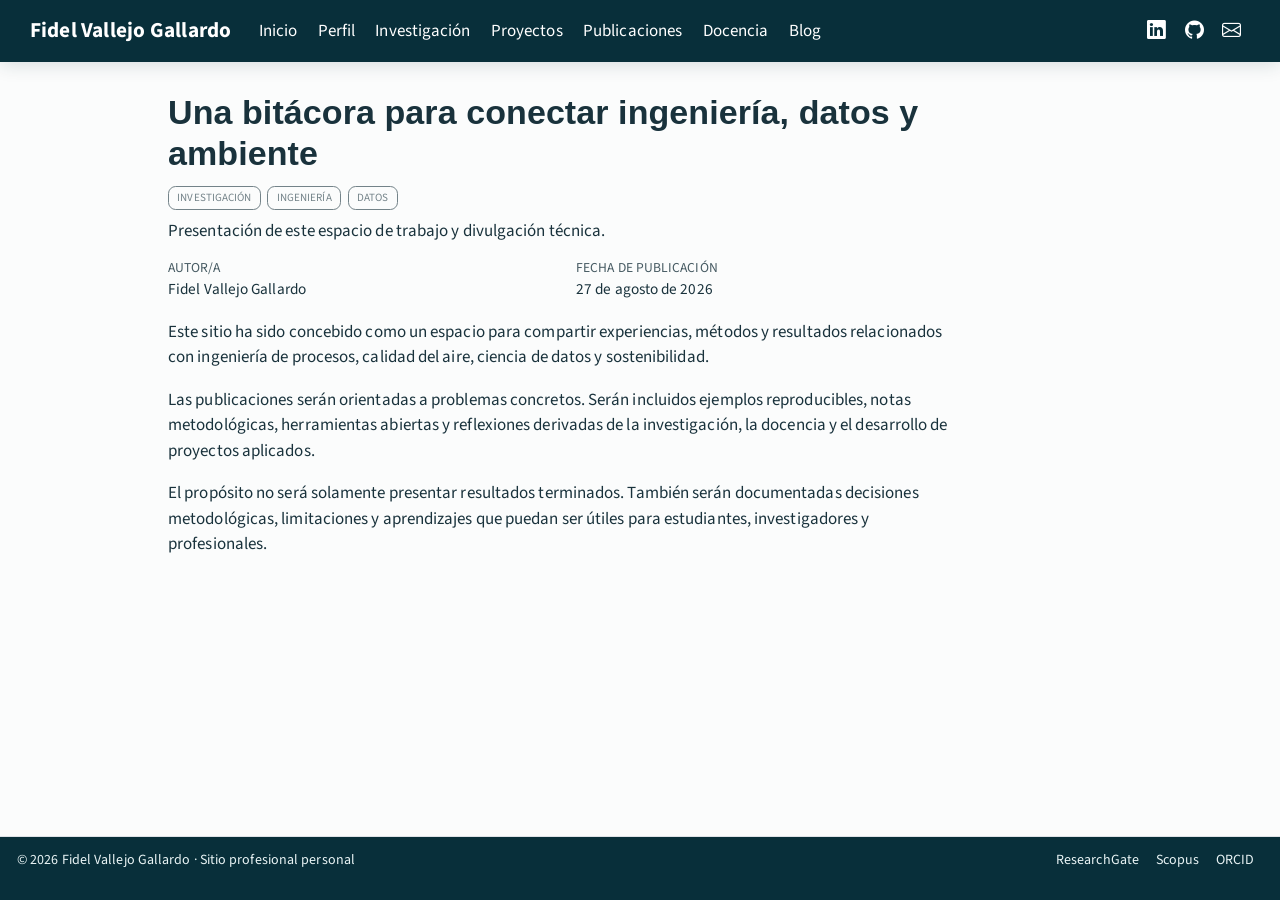
==== docs/posts/bienvenida/index.html @ 970e9a19 "Publish Fidel Vallejo Gallardo professional Quarto website" ====
<!DOCTYPE html>
<html xmlns="http://www.w3.org/1999/xhtml" lang="es" xml:lang="es"><head>

<meta charset="utf-8">
<meta name="generator" content="quarto-1.10.18">

<meta name="viewport" content="width=device-width, initial-scale=1.0, user-scalable=yes">

<meta name="author" content="Fidel Vallejo Gallardo">
<meta name="description" content="Presentación de este espacio de trabajo y divulgación técnica.">

<title>Una bitácora para conectar ingeniería, datos y ambiente – Fidel Vallejo Gallardo</title>
<style>
/* Default styles provided by pandoc.
** See https://pandoc.org/MANUAL.html#variables-for-html for config info.
*/
span.smallcaps{font-variant: small-caps;}
div.columns{display: flex; gap: 1.5em;}
div.column{flex: auto;}
@media screen {
div.columns{gap: min(4vw, 1.5em);}
div.column{overflow-x: auto;}
}
div.hanging-indent{margin-left: 1.5em; text-indent: -1.5em;}
ul.task-list{list-style: none;}
ul.task-list li input[type="checkbox"] {
  width: 0.8em;
  margin: 0 0.8em 0.2em -1em; /* quarto-specific, see https://github.com/quarto-dev/quarto-cli/issues/4556 */ 
  vertical-align: middle;
}
</style>


<script src="../../site_libs/quarto-nav/quarto-nav.js"></script>
<script src="../../site_libs/clipboard/clipboard.min.js"></script>
<script src="../../site_libs/quarto-html/quarto.js" type="module"></script>
<script src="../../site_libs/quarto-html/tabsets/tabsets.js" type="module"></script>
<script src="../../site_libs/quarto-html/popper.min.js"></script>
<script src="../../site_libs/quarto-html/tippy.umd.min.js"></script>
<script src="../../site_libs/quarto-html/anchor.min.js"></script>
<link href="../../site_libs/quarto-html/tippy.css" rel="stylesheet">
<link href="../../site_libs/quarto-html/quarto-syntax-highlighting-64a204ab8560d761af7679ceaba22944.css" rel="stylesheet" id="quarto-text-highlighting-styles">
<script src="../../site_libs/bootstrap/bootstrap.min.js"></script>
<link href="../../site_libs/bootstrap/bootstrap-icons.css" rel="stylesheet">
<link href="../../site_libs/bootstrap/bootstrap-445570471e0f2ecf7b5101a02901ab50.min.css" rel="stylesheet" append-hash="true" id="quarto-bootstrap" data-mode="light">
<script id="quarto-search-options" type="application/json">{
  "language": {
    "search-no-results-text": "No se han encontrado resultados",
    "search-matching-documents-text": "documentos encontrados",
    "search-copy-link-title": "Copiar el enlace en la búsqueda",
    "search-hide-matches-text": "Ocultar resultados adicionales",
    "search-more-match-text": "resultado adicional en este documento",
    "search-more-matches-text": "resultados adicionales en este documento",
    "search-clear-button-title": "Borrar",
    "search-text-placeholder": "",
    "search-detached-cancel-button-title": "Cancelar",
    "search-submit-button-title": "Enviar",
    "search-label": "Buscar"
  }
}</script>
<style>html{ scroll-behavior: smooth; }</style>


<meta property="og:title" content="Una bitácora para conectar ingeniería, datos y ambiente – Fidel Vallejo Gallardo">
<meta property="og:description" content="Presentación de este espacio de trabajo y divulgación técnica.">
<meta property="og:image" content="https://fvallejog.github.io/posts/bienvenida/assets/fidel-vallejo.jpg">
<meta property="og:site_name" content="Fidel Vallejo Gallardo">
<meta property="og:locale" content="es_ES">
</head>

<body class="nav-fixed quarto-light">

<div id="quarto-search-results"></div>
  <header id="quarto-header" class="headroom fixed-top">
    <nav class="navbar navbar-expand-lg " data-bs-theme="dark">
      <div class="navbar-container container-fluid">
      <div class="navbar-brand-container mx-auto">
    <a class="navbar-brand" href="../../index.html">
    <span class="navbar-title">Fidel Vallejo Gallardo</span>
    </a>
  </div>
          <button class="navbar-toggler" type="button" data-bs-toggle="collapse" data-bs-target="#navbarCollapse" aria-controls="navbarCollapse" role="menu" aria-expanded="false" aria-label="Navegación de palanca" onclick="if (window.quartoToggleHeadroom) { window.quartoToggleHeadroom(); }">
  <span class="navbar-toggler-icon"></span>
</button>
          <div class="collapse navbar-collapse" id="navbarCollapse">
            <ul class="navbar-nav navbar-nav-scroll me-auto">
  <li class="nav-item">
    <a class="nav-link" href="../../index.html"> 
<span class="menu-text">Inicio</span></a>
  </li>  
  <li class="nav-item">
    <a class="nav-link" href="../../perfil.html"> 
<span class="menu-text">Perfil</span></a>
  </li>  
  <li class="nav-item">
    <a class="nav-link" href="../../investigacion.html"> 
<span class="menu-text">Investigación</span></a>
  </li>  
  <li class="nav-item">
    <a class="nav-link" href="../../proyectos.html"> 
<span class="menu-text">Proyectos</span></a>
  </li>  
  <li class="nav-item">
    <a class="nav-link" href="../../publicaciones.html"> 
<span class="menu-text">Publicaciones</span></a>
  </li>  
  <li class="nav-item">
    <a class="nav-link" href="../../docencia.html"> 
<span class="menu-text">Docencia</span></a>
  </li>  
  <li class="nav-item">
    <a class="nav-link" href="../../blog.html"> 
<span class="menu-text">Blog</span></a>
  </li>  
</ul>
            <ul class="navbar-nav navbar-nav-scroll ms-auto">
  <li class="nav-item compact">
    <a class="nav-link" href="https://www.linkedin.com/in/fvallejo-gallardo/"> <i class="bi bi-linkedin" role="img" aria-label="LinkedIn">
</i> 
<span class="menu-text"></span></a>
  </li>  
  <li class="nav-item compact">
    <a class="nav-link" href="https://github.com/fvallejog"> <i class="bi bi-github" role="img" aria-label="GitHub">
</i> 
<span class="menu-text"></span></a>
  </li>  
  <li class="nav-item compact">
    <a class="nav-link" href="mailto:fvallejog@yahoo.com"> <i class="bi bi-envelope" role="img" aria-label="Correo electrónico">
</i> 
<span class="menu-text"></span></a>
  </li>  
</ul>
          </div> <!-- /navcollapse -->
            <div class="quarto-navbar-tools">
</div>
      </div> <!-- /container-fluid -->
    </nav>
</header>
<!-- content -->
<div id="quarto-content" class="quarto-container page-columns page-rows-contents page-layout-article page-navbar">
<!-- sidebar -->
<!-- margin-sidebar -->
    <div id="quarto-margin-sidebar" class="sidebar margin-sidebar zindex-bottom">
        
    </div>
<!-- main -->
<main class="content" id="quarto-document-content">

<header id="title-block-header" class="quarto-title-block default">
<div class="quarto-title">
<h1 class="title">Una bitácora para conectar ingeniería, datos y ambiente</h1>
  <div class="quarto-categories">
    <div class="quarto-category">Investigación</div>
    <div class="quarto-category">Ingeniería</div>
    <div class="quarto-category">Datos</div>
  </div>
  </div>

<div>
  <div class="description">
    Presentación de este espacio de trabajo y divulgación técnica.
  </div>
</div>


<div class="quarto-title-meta">

    <div>
    <div class="quarto-title-meta-heading">Autor/a</div>
    <div class="quarto-title-meta-contents">
             <p>Fidel Vallejo Gallardo </p>
          </div>
  </div>
    
    <div>
    <div class="quarto-title-meta-heading">Fecha de publicación</div>
    <div class="quarto-title-meta-contents">
      <p class="date">27 de agosto de 2026</p>
    </div>
  </div>
  
    
  </div>
  


</header>


<p>Este sitio ha sido concebido como un espacio para compartir experiencias, métodos y resultados relacionados con ingeniería de procesos, calidad del aire, ciencia de datos y sostenibilidad.</p>
<p>Las publicaciones serán orientadas a problemas concretos. Serán incluidos ejemplos reproducibles, notas metodológicas, herramientas abiertas y reflexiones derivadas de la investigación, la docencia y el desarrollo de proyectos aplicados.</p>
<p>El propósito no será solamente presentar resultados terminados. También serán documentadas decisiones metodológicas, limitaciones y aprendizajes que puedan ser útiles para estudiantes, investigadores y profesionales.</p>



<a onclick="window.scrollTo(0, 0); return false;" role="button" id="quarto-back-to-top"><i class="bi bi-arrow-up"></i> Volver arriba</a></main> <!-- /main -->
<script>
(() => {
  const target = document.querySelector('.typing-text');
  if (!target) return;

  let phrases;
  try {
    phrases = JSON.parse(target.dataset.phrases || '[]');
  } catch {
    return;
  }

  if (!phrases.length || window.matchMedia('(prefers-reduced-motion: reduce)').matches) {
    target.textContent = phrases[0] || target.textContent;
    return;
  }

  let phraseIndex = 0;
  let characterIndex = 0;
  let deleting = false;

  const type = () => {
    const phrase = phrases[phraseIndex];
    characterIndex += deleting ? -1 : 1;
    target.textContent = phrase.slice(0, characterIndex);

    let delay = deleting ? 32 : 58;
    if (!deleting && characterIndex === phrase.length) {
      deleting = true;
      delay = 1700;
    } else if (deleting && characterIndex === 0) {
      deleting = false;
      phraseIndex = (phraseIndex + 1) % phrases.length;
      delay = 350;
    }

    window.setTimeout(type, delay);
  };

  target.textContent = '';
  window.setTimeout(type, 450);
})();
</script>
<script id="quarto-html-after-body" type="application/javascript">
  window.document.addEventListener("DOMContentLoaded", function (event) {
    const icon = "";
    const anchorJS = new window.AnchorJS();
    anchorJS.options = {
      placement: 'right',
      icon: icon
    };
    anchorJS.add('.anchored');
    const isCodeAnnotation = (el) => {
      for (const clz of el.classList) {
        if (clz.startsWith('code-annotation-')) {                     
          return true;
        }
      }
      return false;
    }
    const onCopySuccess = function(e) {
      // button target
      const button = e.trigger;
      // don't keep focus
      button.blur();
      // flash "checked"
      button.classList.add('code-copy-button-checked');
      var currentTitle = button.getAttribute("title");
      button.setAttribute("title", "Copiado");
      let tooltip;
      if (window.bootstrap) {
        button.setAttribute("data-bs-toggle", "tooltip");
        button.setAttribute("data-bs-placement", "left");
        button.setAttribute("data-bs-title", "Copiado");
        tooltip = new bootstrap.Tooltip(button, 
          { trigger: "manual", 
            customClass: "code-copy-button-tooltip",
            offset: [0, -8]});
        tooltip.show();    
      }
      setTimeout(function() {
        if (tooltip) {
          tooltip.hide();
          button.removeAttribute("data-bs-title");
          button.removeAttribute("data-bs-toggle");
          button.removeAttribute("data-bs-placement");
        }
        button.setAttribute("title", currentTitle);
        button.classList.remove('code-copy-button-checked');
      }, 1000);
      // clear code selection
      e.clearSelection();
    }
    const getTextToCopy = function(trigger) {
      const outerScaffold = trigger.parentElement.cloneNode(true);
      const codeEl = outerScaffold.querySelector('code');
      for (const childEl of codeEl.children) {
        if (isCodeAnnotation(childEl)) {
          childEl.remove();
        }
      }
      return codeEl.innerText;
    }
    const clipboard = new window.ClipboardJS('.code-copy-button:not([data-in-quarto-modal])', {
      text: getTextToCopy
    });
    clipboard.on('success', onCopySuccess);
    if (window.document.getElementById('quarto-embedded-source-code-modal')) {
      const clipboardModal = new window.ClipboardJS('.code-copy-button[data-in-quarto-modal]', {
        text: getTextToCopy,
        container: window.document.getElementById('quarto-embedded-source-code-modal')
      });
      clipboardModal.on('success', onCopySuccess);
    }
      var localhostRegex = new RegExp(/^(?:http|https):\/\/localhost\:?[0-9]*\//);
      var mailtoRegex = new RegExp(/^mailto:/);
        var filterRegex = new RegExp("https:\/\/fvallejog\.github\.io");
      var isInternal = (href) => {
          return filterRegex.test(href) || localhostRegex.test(href) || mailtoRegex.test(href);
      }
      // Inspect non-navigation links and adorn them if external
     var links = window.document.querySelectorAll('a[href]:not(.nav-link):not(.navbar-brand):not(.toc-action):not(.sidebar-link):not(.sidebar-item-toggle):not(.pagination-link):not(.no-external):not([aria-hidden]):not(.dropdown-item):not(.quarto-navigation-tool):not(.about-link)');
      for (var i=0; i<links.length; i++) {
        const link = links[i];
        if (!isInternal(link.href)) {
          // undo the damage that might have been done by quarto-nav.js in the case of
          // links that we want to consider external
          if (link.dataset.originalHref !== undefined) {
            link.href = link.dataset.originalHref;
          }
            // target, if specified
            link.setAttribute("target", "_blank");
            if (link.getAttribute("rel") === null) {
              link.setAttribute("rel", "noopener");
            }
        }
      }
    function tippyHover(el, contentFn, onTriggerFn, onUntriggerFn) {
      const config = {
        allowHTML: true,
        maxWidth: 500,
        delay: 100,
        arrow: false,
        appendTo: function(el) {
            return el.parentElement;
        },
        interactive: true,
        interactiveBorder: 10,
        theme: 'quarto',
        placement: 'bottom-start',
      };
      if (contentFn) {
        config.content = contentFn;
      }
      if (onTriggerFn) {
        config.onTrigger = onTriggerFn;
      }
      if (onUntriggerFn) {
        config.onUntrigger = onUntriggerFn;
      }
      window.tippy(el, config); 
    }
    const noterefs = window.document.querySelectorAll('a[role="doc-noteref"]');
    for (var i=0; i<noterefs.length; i++) {
      const ref = noterefs[i];
      tippyHover(ref, function() {
        // use id or data attribute instead here
        let href = ref.getAttribute('data-footnote-href') || ref.getAttribute('href');
        try { href = new URL(href).hash; } catch {}
        const id = href.replace(/^#\/?/, "");
        const note = window.document.getElementById(id);
        if (note) {
          return note.innerHTML;
        } else {
          return "";
        }
      });
    }
    const xrefs = window.document.querySelectorAll('a.quarto-xref');
    const processXRef = (id, note) => {
      // Strip column container classes
      const stripColumnClz = (el) => {
        el.classList.remove("page-full", "page-columns");
        if (el.children) {
          for (const child of el.children) {
            stripColumnClz(child);
          }
        }
      }
      stripColumnClz(note)
      if (id === null || id.startsWith('sec-')) {
        // Special case sections, only their first couple elements
        const container = document.createElement("div");
        if (note.children && note.children.length > 2) {
          container.appendChild(note.children[0].cloneNode(true));
          for (let i = 1; i < note.children.length; i++) {
            const child = note.children[i];
            if (child.tagName === "P" && child.innerText === "") {
              continue;
            } else {
              container.appendChild(child.cloneNode(true));
              break;
            }
          }
          if (window.Quarto?.typesetMath) {
            window.Quarto.typesetMath(container);
          }
          return container.innerHTML
        } else {
          if (window.Quarto?.typesetMath) {
            window.Quarto.typesetMath(note);
          }
          return note.innerHTML;
        }
      } else {
        // Remove any anchor links if they are present
        const anchorLink = note.querySelector('a.anchorjs-link');
        if (anchorLink) {
          anchorLink.remove();
        }
        if (window.Quarto?.typesetMath) {
          window.Quarto.typesetMath(note);
        }
        if (note.classList.contains("callout")) {
          return note.outerHTML;
        } else {
          return note.innerHTML;
        }
      }
    }
    for (var i=0; i<xrefs.length; i++) {
      const xref = xrefs[i];
      tippyHover(xref, undefined, function(instance) {
        instance.disable();
        let url = xref.getAttribute('href');
        let hash = undefined; 
        if (url.startsWith('#')) {
          hash = url;
        } else {
          try { hash = new URL(url).hash; } catch {}
        }
        if (hash) {
          const id = hash.replace(/^#\/?/, "");
          const note = window.document.getElementById(id);
          if (note !== null) {
            try {
              const html = processXRef(id, note.cloneNode(true));
              instance.setContent(html);
            } finally {
              instance.enable();
              instance.show();
            }
          } else {
            // See if we can fetch this
            fetch(url.split('#')[0])
            .then(res => res.text())
            .then(html => {
              const parser = new DOMParser();
              const htmlDoc = parser.parseFromString(html, "text/html");
              const note = htmlDoc.getElementById(id);
              if (note !== null) {
                const html = processXRef(id, note);
                instance.setContent(html);
              } 
            }).finally(() => {
              instance.enable();
              instance.show();
            });
          }
        } else {
          // See if we can fetch a full url (with no hash to target)
          // This is a special case and we should probably do some content thinning / targeting
          fetch(url)
          .then(res => res.text())
          .then(html => {
            const parser = new DOMParser();
            const htmlDoc = parser.parseFromString(html, "text/html");
            const note = htmlDoc.querySelector('main.content');
            if (note !== null) {
              // This should only happen for chapter cross references
              // (since there is no id in the URL)
              // remove the first header
              if (note.children.length > 0 && note.children[0].tagName === "HEADER") {
                note.children[0].remove();
              }
              const html = processXRef(null, note);
              instance.setContent(html);
            } 
          }).finally(() => {
            instance.enable();
            instance.show();
          });
        }
      }, function(instance) {
      });
    }
        let selectedAnnoteEl;
        const selectorForAnnotation = ( cell, annotation) => {
          let cellAttr = 'data-code-cell="' + cell + '"';
          let lineAttr = 'data-code-annotation="' +  annotation + '"';
          const selector = 'span[' + cellAttr + '][' + lineAttr + ']';
          return selector;
        }
        const selectCodeLines = (annoteEl) => {
          const doc = window.document;
          const targetCell = annoteEl.getAttribute("data-target-cell");
          const targetAnnotation = annoteEl.getAttribute("data-target-annotation");
          const annoteSpan = window.document.querySelector(selectorForAnnotation(targetCell, targetAnnotation));
          const lines = annoteSpan.getAttribute("data-code-lines").split(",");
          const lineIds = lines.map((line) => {
            return targetCell + "-" + line;
          })
          let top = null;
          let height = null;
          let parent = null;
          if (lineIds.length > 0) {
              //compute the position of the single el (top and bottom and make a div)
              const el = window.document.getElementById(lineIds[0]);
              top = el.offsetTop;
              height = el.offsetHeight;
              parent = el.parentElement.parentElement;
            if (lineIds.length > 1) {
              const lastEl = window.document.getElementById(lineIds[lineIds.length - 1]);
              const bottom = lastEl.offsetTop + lastEl.offsetHeight;
              height = bottom - top;
            }
            if (top !== null && height !== null && parent !== null) {
              // cook up a div (if necessary) and position it 
              let div = window.document.getElementById("code-annotation-line-highlight");
              if (div === null) {
                div = window.document.createElement("div");
                div.setAttribute("id", "code-annotation-line-highlight");
                div.style.position = 'absolute';
                parent.appendChild(div);
              }
              div.style.top = top - 2 + "px";
              div.style.height = height + 4 + "px";
              div.style.left = 0;
              let gutterDiv = window.document.getElementById("code-annotation-line-highlight-gutter");
              if (gutterDiv === null) {
                gutterDiv = window.document.createElement("div");
                gutterDiv.setAttribute("id", "code-annotation-line-highlight-gutter");
                gutterDiv.style.position = 'absolute';
                const codeCell = window.document.getElementById(targetCell);
                const gutter = codeCell.querySelector('.code-annotation-gutter');
                gutter.appendChild(gutterDiv);
              }
              gutterDiv.style.top = top - 2 + "px";
              gutterDiv.style.height = height + 4 + "px";
            }
            selectedAnnoteEl = annoteEl;
          }
        };
        const unselectCodeLines = () => {
          const elementsIds = ["code-annotation-line-highlight", "code-annotation-line-highlight-gutter"];
          elementsIds.forEach((elId) => {
            const div = window.document.getElementById(elId);
            if (div) {
              div.remove();
            }
          });
          selectedAnnoteEl = undefined;
        };
          // Handle positioning of the toggle
      window.addEventListener(
        "resize",
        throttle(() => {
          elRect = undefined;
          if (selectedAnnoteEl) {
            selectCodeLines(selectedAnnoteEl);
          }
        }, 10)
      );
      function throttle(fn, ms) {
      let throttle = false;
      let timer;
        return (...args) => {
          if(!throttle) { // first call gets through
              fn.apply(this, args);
              throttle = true;
          } else { // all the others get throttled
              if(timer) clearTimeout(timer); // cancel #2
              timer = setTimeout(() => {
                fn.apply(this, args);
                timer = throttle = false;
              }, ms);
          }
        };
      }
        // Attach click handler to the DT
        const annoteDls = window.document.querySelectorAll('dt[data-target-cell]');
        for (const annoteDlNode of annoteDls) {
          annoteDlNode.addEventListener('click', (event) => {
            const clickedEl = event.target;
            if (clickedEl !== selectedAnnoteEl) {
              unselectCodeLines();
              const activeEl = window.document.querySelector('dt[data-target-cell].code-annotation-active');
              if (activeEl) {
                activeEl.classList.remove('code-annotation-active');
              }
              selectCodeLines(clickedEl);
              clickedEl.classList.add('code-annotation-active');
            } else {
              // Unselect the line
              unselectCodeLines();
              clickedEl.classList.remove('code-annotation-active');
            }
          });
        }
    const findCites = (el) => {
      const parentEl = el.parentElement;
      if (parentEl) {
        const cites = parentEl.dataset.cites;
        if (cites) {
          return {
            el,
            cites: cites.split(' ')
          };
        } else {
          return findCites(el.parentElement)
        }
      } else {
        return undefined;
      }
    };
    var bibliorefs = window.document.querySelectorAll('a[role="doc-biblioref"]');
    for (var i=0; i<bibliorefs.length; i++) {
      const ref = bibliorefs[i];
      const citeInfo = findCites(ref);
      if (citeInfo) {
        tippyHover(citeInfo.el, function() {
          var popup = window.document.createElement('div');
          citeInfo.cites.forEach(function(cite) {
            var citeDiv = window.document.createElement('div');
            citeDiv.classList.add('hanging-indent');
            citeDiv.classList.add('csl-entry');
            var biblioDiv = window.document.getElementById('ref-' + cite);
            if (biblioDiv) {
              citeDiv.innerHTML = biblioDiv.innerHTML;
            }
            popup.appendChild(citeDiv);
          });
          return popup.innerHTML;
        });
      }
    }
  });
  </script>
</div> <!-- /content -->
<footer class="footer">
  <div class="nav-footer">
    <div class="nav-footer-left">
<p>© 2026 Fidel Vallejo Gallardo · Sitio profesional personal</p>
</div>   
    <div class="nav-footer-center">
      &nbsp;
    </div>
    <div class="nav-footer-right">
      <ul class="footer-items list-unstyled">
    <li class="nav-item">
    <a class="nav-link" href="https://www.researchgate.net/profile/Fidel-Vallejo?ev=hdr_xprf">
<p>ResearchGate</p>
</a>
  </li>  
    <li class="nav-item">
    <a class="nav-link" href="https://www.scopus.com/authid/detail.uri?authorId=57211057346">
<p>Scopus</p>
</a>
  </li>  
    <li class="nav-item">
    <a class="nav-link" href="https://orcid.org/0000-0001-5835-298X">
<p>ORCID</p>
</a>
  </li>  
</ul>
    </div>
  </div>
</footer>




<script src="../../site_libs/quarto-html/zenscroll-min.js"></script>
</body></html>
---- docs/site_libs/quarto-html/tippy.css ----
.tippy-box[data-animation=fade][data-state=hidden]{opacity:0}[data-tippy-root]{max-width:calc(100vw - 10px)}.tippy-box{position:relative;background-color:#333;color:#fff;border-radius:4px;font-size:14px;line-height:1.4;white-space:normal;outline:0;transition-property:transform,visibility,opacity}.tippy-box[data-placement^=top]>.tippy-arrow{bottom:0}.tippy-box[data-placement^=top]>.tippy-arrow:before{bottom:-7px;left:0;border-width:8px 8px 0;border-top-color:initial;transform-origin:center top}.tippy-box[data-placement^=bottom]>.tippy-arrow{top:0}.tippy-box[data-placement^=bottom]>.tippy-arrow:before{top:-7px;left:0;border-width:0 8px 8px;border-bottom-color:initial;transform-origin:center bottom}.tippy-box[data-placement^=left]>.tippy-arrow{right:0}.tippy-box[data-placement^=left]>.tippy-arrow:before{border-width:8px 0 8px 8px;border-left-color:initial;right:-7px;transform-origin:center left}.tippy-box[data-placement^=right]>.tippy-arrow{left:0}.tippy-box[data-placement^=right]>.tippy-arrow:before{left:-7px;border-width:8px 8px 8px 0;border-right-color:initial;transform-origin:center right}.tippy-box[data-inertia][data-state=visible]{transition-timing-function:cubic-bezier(.54,1.5,.38,1.11)}.tippy-arrow{width:16px;height:16px;color:#333}.tippy-arrow:before{content:"";position:absolute;border-color:transparent;border-style:solid}.tippy-content{position:relative;padding:5px 9px;z-index:1}
---- docs/site_libs/quarto-html/quarto-syntax-highlighting-64a204ab8560d761af7679ceaba22944.css ----
/* quarto syntax highlight colors */
:root {
  --quarto-hl-ot-color: #003B4F;
  --quarto-hl-at-color: #657422;
  --quarto-hl-ss-color: #20794D;
  --quarto-hl-an-color: #5E5E5E;
  --quarto-hl-fu-color: #4758AB;
  --quarto-hl-st-color: #20794D;
  --quarto-hl-cf-color: #003B4F;
  --quarto-hl-op-color: #5E5E5E;
  --quarto-hl-er-color: #AD0000;
  --quarto-hl-bn-color: #AD0000;
  --quarto-hl-al-color: #AD0000;
  --quarto-hl-va-color: #111111;
  --quarto-hl-bu-color: inherit;
  --quarto-hl-ex-color: inherit;
  --quarto-hl-pp-color: #AD0000;
  --quarto-hl-in-color: #5E5E5E;
  --quarto-hl-vs-color: #20794D;
  --quarto-hl-wa-color: #5E5E5E;
  --quarto-hl-do-color: #5E5E5E;
  --quarto-hl-im-color: #00769E;
  --quarto-hl-ch-color: #20794D;
  --quarto-hl-dt-color: #AD0000;
  --quarto-hl-fl-color: #AD0000;
  --quarto-hl-co-color: #5E5E5E;
  --quarto-hl-cv-color: #5E5E5E;
  --quarto-hl-cn-color: #8f5902;
  --quarto-hl-sc-color: #5E5E5E;
  --quarto-hl-dv-color: #AD0000;
  --quarto-hl-kw-color: #003B4F;
}

/* other quarto variables */
:root {
  --quarto-font-monospace: SFMono-Regular, Menlo, Monaco, Consolas, "Liberation Mono", "Courier New", monospace;
}

/* syntax highlight based on Pandoc's rules */
pre > code.sourceCode > span {
  color: #003B4F;
}

code.sourceCode > span {
  color: #003B4F;
}

div.sourceCode,
div.sourceCode pre.sourceCode {
  color: #003B4F;
}

/* Normal */
code span {
  color: #003B4F;
}

/* Alert */
code span.al {
  color: #AD0000;
  font-style: inherit;
}

/* Annotation */
code span.an {
  color: #5E5E5E;
  font-style: inherit;
}

/* Attribute */
code span.at {
  color: #657422;
  font-style: inherit;
}

/* BaseN */
code span.bn {
  color: #AD0000;
  font-style: inherit;
}

/* BuiltIn */
code span.bu {
  font-style: inherit;
}

/* ControlFlow */
code span.cf {
  color: #003B4F;
  font-weight: bold;
  font-style: inherit;
}

/* Char */
code span.ch {
  color: #20794D;
  font-style: inherit;
}

/* Constant */
code span.cn {
  color: #8f5902;
  font-style: inherit;
}

/* Comment */
code span.co {
  color: #5E5E5E;
  font-style: inherit;
}

/* CommentVar */
code span.cv {
  color: #5E5E5E;
  font-style: italic;
}

/* Documentation */
code span.do {
  color: #5E5E5E;
  font-style: italic;
}

/* DataType */
code span.dt {
  color: #AD0000;
  font-style: inherit;
}

/* DecVal */
code span.dv {
  color: #AD0000;
  font-style: inherit;
}

/* Error */
code span.er {
  color: #AD0000;
  font-style: inherit;
}

/* Extension */
code span.ex {
  font-style: inherit;
}

/* Float */
code span.fl {
  color: #AD0000;
  font-style: inherit;
}

/* Function */
code span.fu {
  color: #4758AB;
  font-style: inherit;
}

/* Import */
code span.im {
  color: #00769E;
  font-style: inherit;
}

/* Information */
code span.in {
  color: #5E5E5E;
  font-style: inherit;
}

/* Keyword */
code span.kw {
  color: #003B4F;
  font-weight: bold;
  font-style: inherit;
}

/* Operator */
code span.op {
  color: #5E5E5E;
  font-style: inherit;
}

/* Other */
code span.ot {
  color: #003B4F;
  font-style: inherit;
}

/* Preprocessor */
code span.pp {
  color: #AD0000;
  font-style: inherit;
}

/* SpecialChar */
code span.sc {
  color: #5E5E5E;
  font-style: inherit;
}

/* SpecialString */
code span.ss {
  color: #20794D;
  font-style: inherit;
}

/* String */
code span.st {
  color: #20794D;
  font-style: inherit;
}

/* Variable */
code span.va {
  color: #111111;
  font-style: inherit;
}

/* VerbatimString */
code span.vs {
  color: #20794D;
  font-style: inherit;
}

/* Warning */
code span.wa {
  color: #5E5E5E;
  font-style: italic;
}

.prevent-inlining {
  content: "</";
}

/*# sourceMappingURL=9d8d5bb603a83b8298b89080a598c93b.css.map */
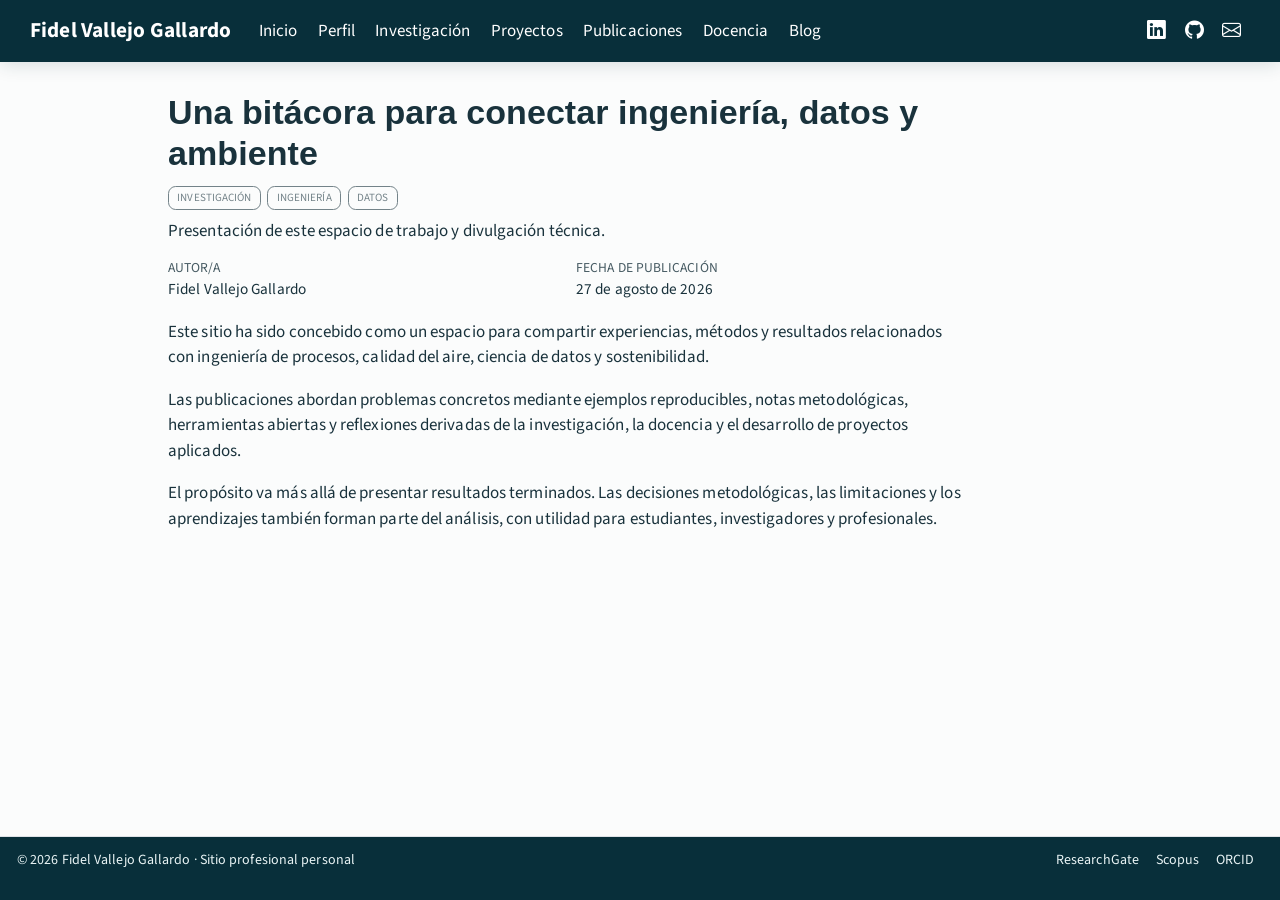
==== commit ca67d056: "Replace instructional copy with professional descriptions" ====
--- a/docs/posts/bienvenida/index.html
+++ b/docs/posts/bienvenida/index.html
@@ -188,8 +188,8 @@
 
 
 <p>Este sitio ha sido concebido como un espacio para compartir experiencias, métodos y resultados relacionados con ingeniería de procesos, calidad del aire, ciencia de datos y sostenibilidad.</p>
-<p>Las publicaciones serán orientadas a problemas concretos. Serán incluidos ejemplos reproducibles, notas metodológicas, herramientas abiertas y reflexiones derivadas de la investigación, la docencia y el desarrollo de proyectos aplicados.</p>
-<p>El propósito no será solamente presentar resultados terminados. También serán documentadas decisiones metodológicas, limitaciones y aprendizajes que puedan ser útiles para estudiantes, investigadores y profesionales.</p>
+<p>Las publicaciones abordan problemas concretos mediante ejemplos reproducibles, notas metodológicas, herramientas abiertas y reflexiones derivadas de la investigación, la docencia y el desarrollo de proyectos aplicados.</p>
+<p>El propósito va más allá de presentar resultados terminados. Las decisiones metodológicas, las limitaciones y los aprendizajes también forman parte del análisis, con utilidad para estudiantes, investigadores y profesionales.</p>
 
 
 
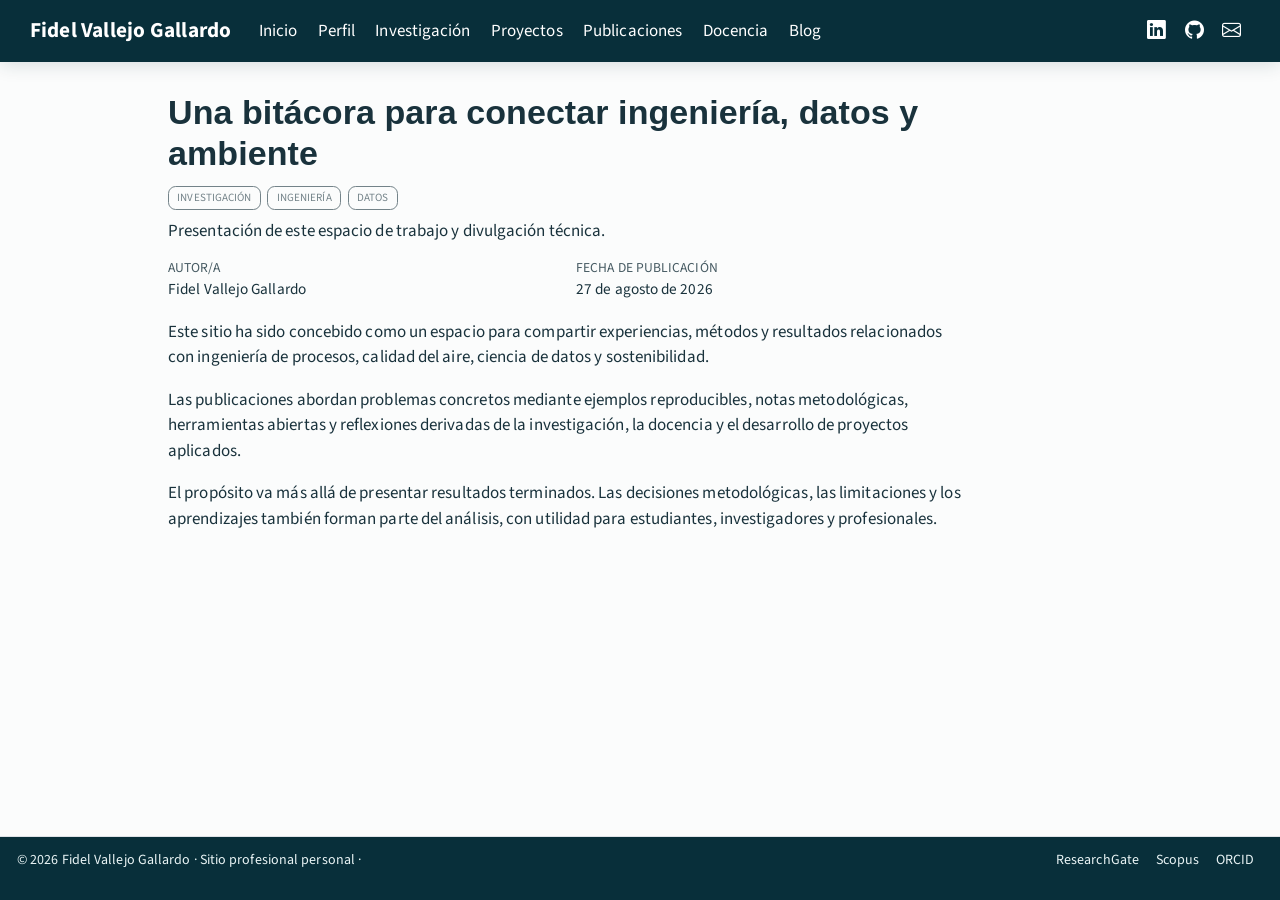
==== commit ddcc3d19: "Compilar matriz: actualizar docs/posts/bienvenida/index.html" ====
--- a/docs/posts/bienvenida/index.html
+++ b/docs/posts/bienvenida/index.html
@@ -235,6 +235,45 @@
 
   target.textContent = '';
   window.setTimeout(type, 450);
+})();
+</script>
+<!-- GoatCounter: analítica y contador total -->
+<script data-goatcounter="https://fvallejog.goatcounter.com/count" async="" src="//gc.zgo.at/count.js"></script>
+<script>
+(() => {
+  const iniciarContador = () => {
+    let total = document.querySelector('#goatcounter-total');
+
+    if (!total) {
+      const pie = document.querySelector('.nav-footer-left, .nav-footer-center, footer');
+      if (!pie) return;
+
+      const etiqueta = document.createElement('span');
+      etiqueta.className = 'visitor-counter';
+      etiqueta.innerHTML = ' · Visitas registradas: <span id="goatcounter-total">…</span>';
+      pie.appendChild(etiqueta);
+      total = etiqueta.querySelector('#goatcounter-total');
+    }
+
+    fetch('https://fvallejog.goatcounter.com/counter/TOTAL.json')
+      .then((response) => {
+        if (!response.ok) throw new Error('No se pudo consultar el contador');
+        return response.json();
+      })
+      .then((data) => {
+        total.textContent = data.count;
+      })
+      .catch(() => {
+        const etiqueta = total.closest('.visitor-counter');
+        if (etiqueta) etiqueta.hidden = true;
+      });
+  };
+
+  if (document.readyState === 'loading') {
+    document.addEventListener('DOMContentLoaded', iniciarContador);
+  } else {
+    iniciarContador();
+  }
 })();
 </script>
 <script id="quarto-html-after-body" type="application/javascript">
@@ -646,7 +685,7 @@
 <footer class="footer">
   <div class="nav-footer">
     <div class="nav-footer-left">
-<p>© 2026 Fidel Vallejo Gallardo · Sitio profesional personal</p>
+<p>© 2026 Fidel Vallejo Gallardo · Sitio profesional personal · <span class="visitor-counter">Visitas registradas: <span id="goatcounter-total">…</span></span></p>
 </div>   
     <div class="nav-footer-center">
       &nbsp;
